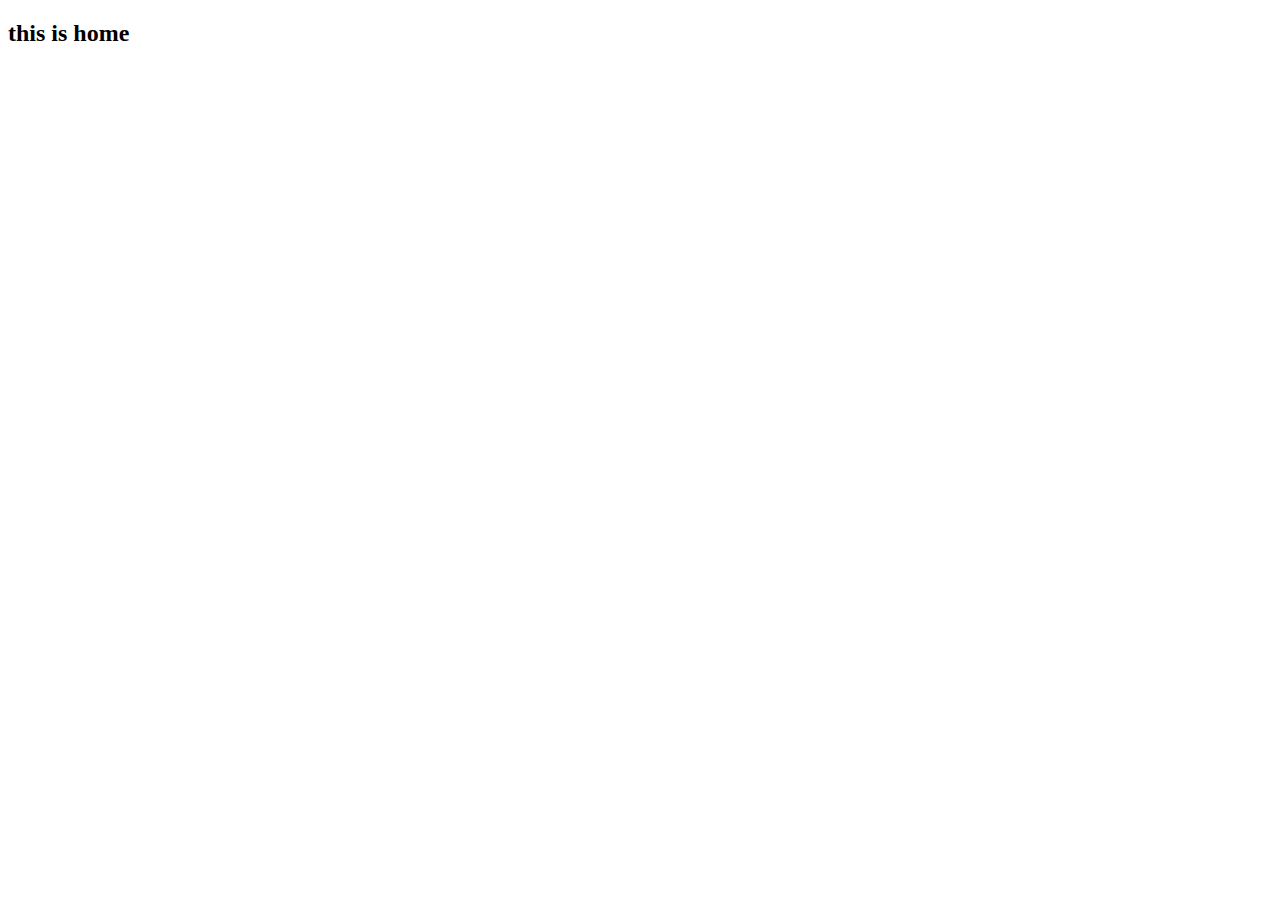
==== index.html @ 9f1904d9 "start" ====
<!DOCTYPE html>
<html lang="en">

<head>
    <meta charset="UTF-8">
    <meta name="viewport" content="width=device-width, initial-scale=1.0">
    <title>Document</title>
</head>

<body>
    <h2>this is home</h2>
</body>

</html>
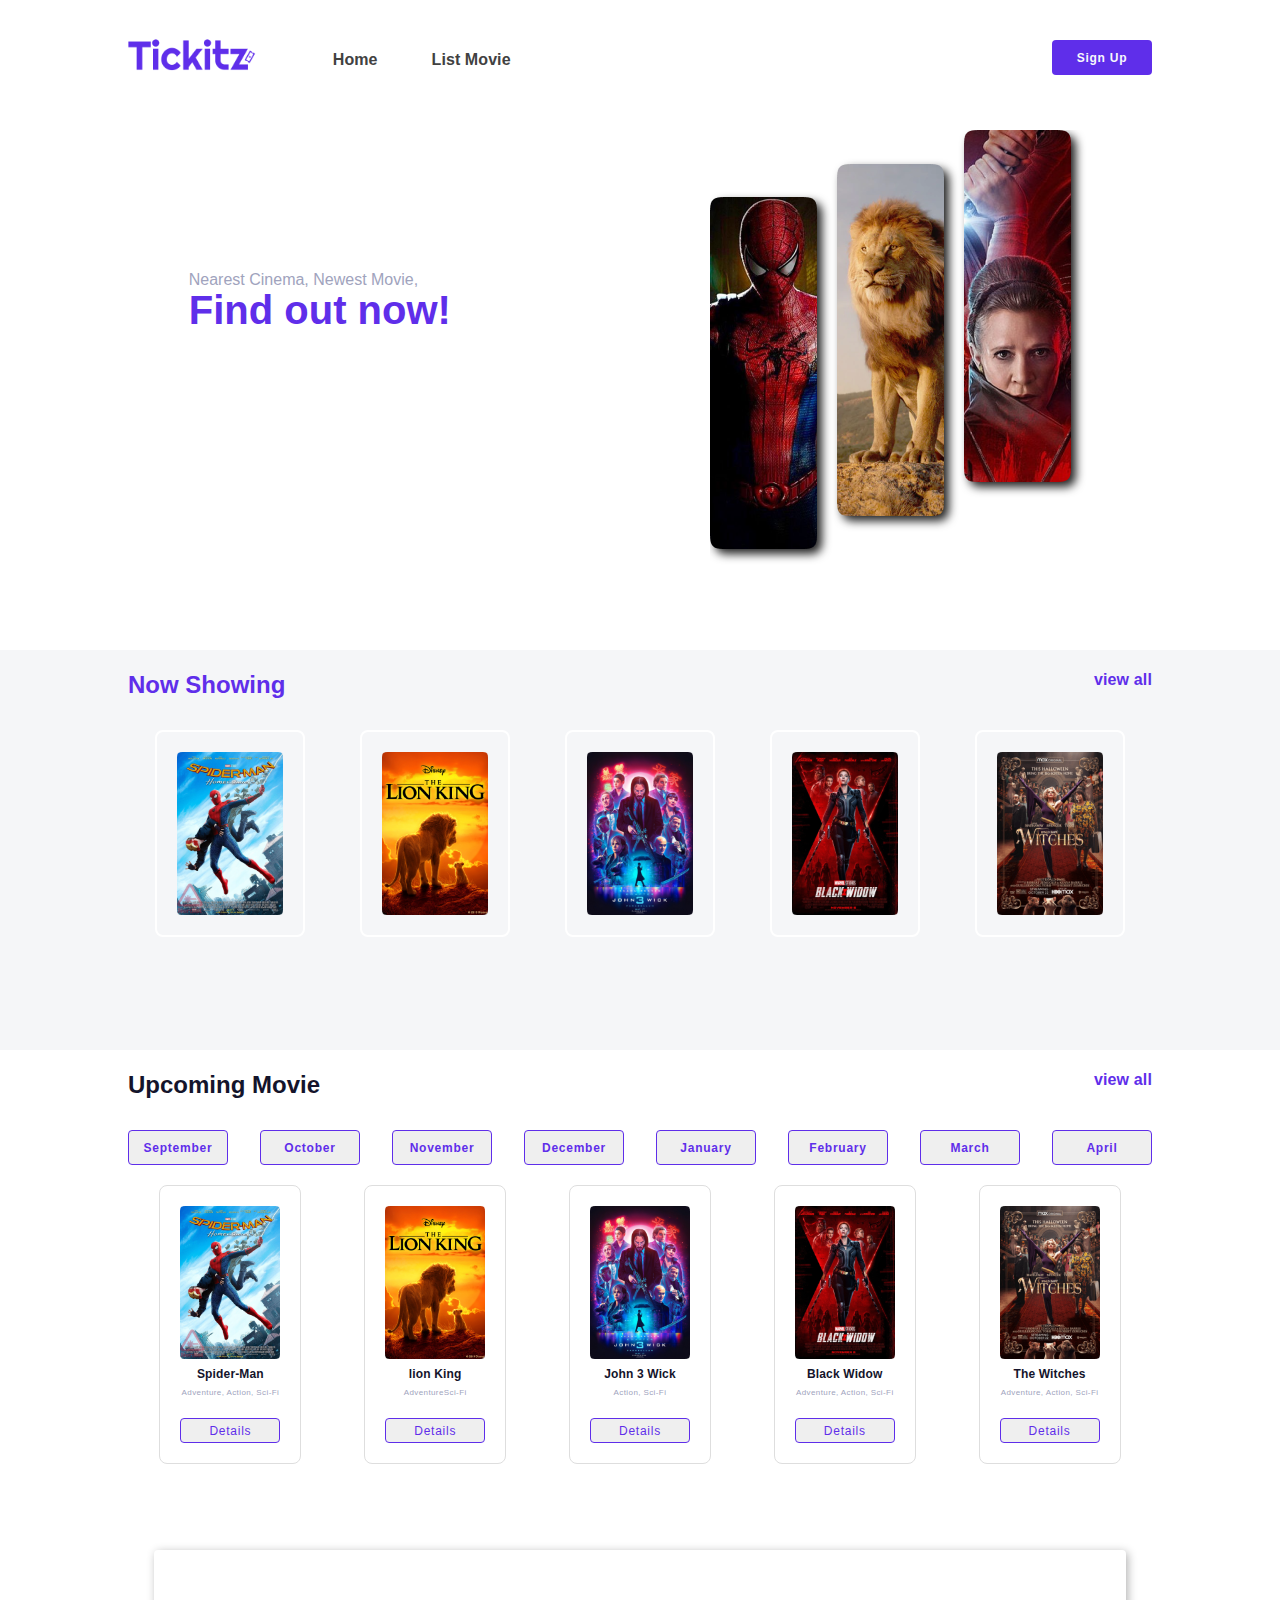
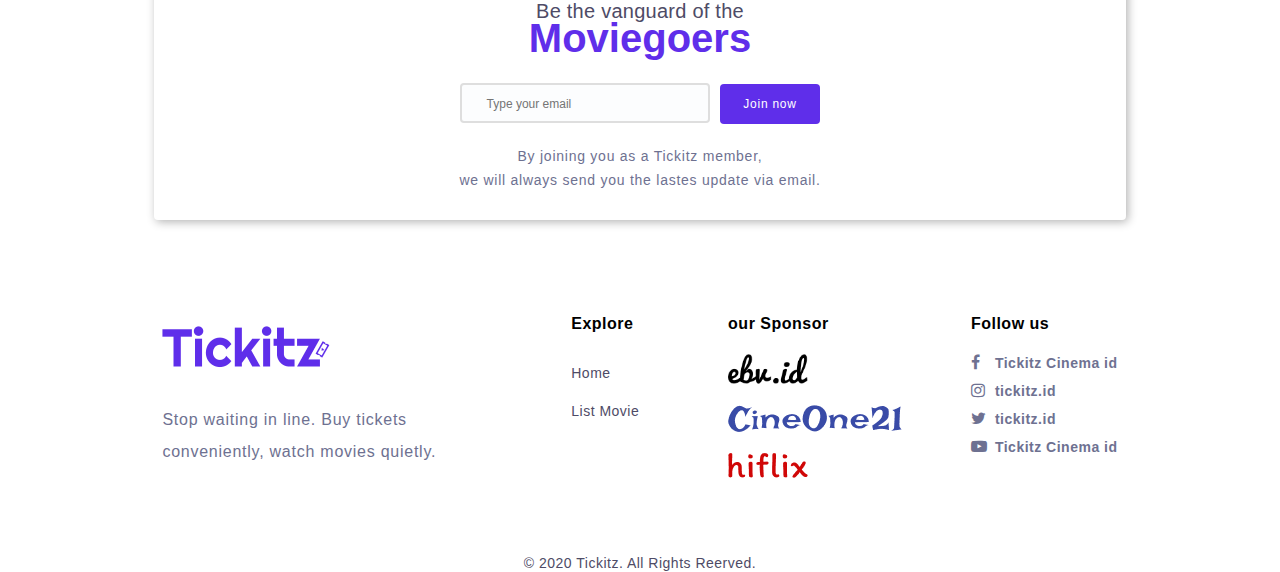
==== commit 27545896: "finish home dekstop" ====
--- a/index.html
+++ b/index.html
@@ -3,12 +3,177 @@
 
 <head>
     <meta charset="UTF-8">
+    <meta http-equiv="X-UA-Compatible" content="IE=edge">
     <meta name="viewport" content="width=device-width, initial-scale=1.0">
-    <title>Document</title>
+    <title>Home</title>
+    <link rel="stylesheet" href="css/home.css">
+    <link rel="stylesheet" href="https://cdnjs.cloudflare.com/ajax/libs/font-awesome/4.7.0/css/font-awesome.min.css">
 </head>
 
 <body>
-    <h2>this is home</h2>
+    <div class="container">
+        <header>
+            <div class="left">
+                <img class="logo2" src="img/logo2.png" alt="">
+            </div>
+            <div class="right">
+                <div class="header-bar">
+                    <a href="index.html">Home</a>
+                    <a href="index.html">List Movie</a>
+                </div>
+                <div>
+                    <button class="signup"><a href="signup.html" style="flex-grow: 8;">Sign Up</a></button>
+                </div>
+            </div>
+        </header>
+        <main>
+            <section class="content-1">
+                <div class="left">
+                    <p>Nearest Cinema, Newest Movie,</p>
+                    <h1>Find out now!</h1>
+                </div>
+                <div class="right">
+                    <img style="align-self: flex-end;filter: drop-shadow(5px 5px 5px #222);" src="img/home1.png" alt="">
+                    <img style="align-self: center; margin-left: 20px; margin-right: 20px;filter: drop-shadow(5px 5px 5px #222);"
+                        src="img/home2.png" alt="">
+                    <img style="align-self: flex-start;filter: drop-shadow(5px 5px 5px #222);" src="img/home3.png"
+                        alt="">
+                </div>
+            </section>
+            <section class="content-2">
+                <div class="top">
+                    <h2>Now Showing</h2>
+                    <a href="">view all</a>
+                </div>
+                <div class="bottom">
+                    <img src="img/1.png" alt="">
+                    <img src="img/2.png" alt="">
+                    <img src="img/3.png" alt="">
+                    <img src="img/4.png" alt="">
+                    <img src="img/5.png" alt="">
+                </div>
+            </section>
+            <section class="content-3">
+                <div class="top">
+                    <h2>Upcoming Movie</h2>
+                    <a href="">view all</a>
+                </div>
+                <div class="mid">
+                    <button>September</button>
+                    <button>October</button>
+                    <button>November</button>
+                    <button>December</button>
+                    <button>January</button>
+                    <button>February</button>
+                    <button>March</button>
+                    <button>April</button>
+                </div>
+                <div class="bottom">
+                    <div class="card-movie">
+                        <img src="img/1.png" alt="">
+                        <div>
+                            <h5>Spider-Man</h5>
+                            <p>Adventure, Action, Sci-Fi</p>
+                            <button>Details</button>
+                        </div>
+                    </div>
+                    <div class="card-movie">
+                        <img src="img/2.png" alt="">
+                        <div>
+                            <h5>lion King</h5>
+                            <p>AdventureSci-Fi</p>
+                            <button>Details</button>
+                        </div>
+                    </div>
+                    <div class="card-movie">
+                        <img src="img/3.png" alt="">
+                        <div>
+                            <h5>John 3 Wick</h5>
+                            <p>Action, Sci-Fi</p>
+                            <button>Details</button>
+                        </div>
+                    </div>
+                    <div class="card-movie">
+                        <img src="img/4.png" alt="">
+                        <div>
+                            <h5>Black Widow</h5>
+                            <p>Adventure, Action, Sci-Fi</p>
+                            <button>Details</button>
+                        </div>
+                    </div>
+                    <div class="card-movie">
+                        <img src="img/5.png" alt="">
+                        <div>
+                            <h5>The Witches</h5>
+                            <p>Adventure, Action, Sci-Fi</p>
+                            <button>Details</button>
+                        </div>
+                    </div>
+                </div>
+            </section>
+            <section class="content-4">
+                <div class="card">
+                    <div class="top">
+                        <p>Be the vanguard of the</p>
+                        <h1>Moviegoers</h1>
+                    </div>
+                    <div class="mid">
+                        <input type="text" placeholder="Type your email"><button>Join now</button>
+                    </div>
+                    <div class="bottom">
+                        <p>By joining you as a Tickitz member,<br>we will always send you the lastes update via email.
+                        </p>
+                    </div>
+                </div>
+            </section>
+        </main>
+        <footer>
+            <div class="information">
+                <div class="footer-item1">
+                    <img class="logo2" src="img/logo2.png" alt="">
+                    <p>Stop waiting in line. Buy tickets conveniently, watch movies quietly.</p>
+                </div>
+                <div class="footer-item2">
+                    <p class="title">Explore</p>
+                    <div>
+                        <p><a href="index.html">Home</a></p>
+                        <p><a href="">List Movie</a></p>
+                    </div>
+                </div>
+                <div class="footer-item3">
+                    <p class="title">our Sponsor</p>
+                    <div>
+                        <img class="ebu-logo" src="img/ebu.id-logo.png" alt="">
+                        <img class="cine-logo" src="img/cineone21-logo.png" alt="">
+                        <img class="hiflix" src="img/hiflix-logo.png" alt="">
+                    </div>
+                </div>
+                <div class="footer-item4">
+                    <p class="title">Follow us</p>
+                    <div>
+                        <div>
+                            <i class="fa fa-facebook" aria-hidden="true"></i>
+                            <a href="">Tickitz Cinema id</a>
+                        </div>
+                        <div>
+                            <i class="fa fa-instagram" aria-hidden="true"></i>
+                            <a href="">tickitz.id</a>
+                        </div>
+                        <div>
+                            <i class="fa fa-twitter" aria-hidden="true"></i>
+                            <a href="">tickitz.id</a>
+                        </div>
+                        <div>
+                            <i class="fa fa-youtube-play" aria-hidden="true"></i>
+                            <a href="">Tickitz Cinema id</a>
+                        </div>
+
+                    </div>
+                </div>
+            </div>
+            <div class="copyright">&copy; 2020 Tickitz. All Rights Reerved.</div>
+        </footer>
+    </div>
 </body>
 
 </html>--- a/css/home.css
+++ b/css/home.css
@@ -0,0 +1,543 @@
+*,
+*::before,
+*::after {
+    padding: 0;
+    margin: 0;
+    box-sizing: border-box;
+}
+
+.container {
+    display: grid;
+    grid-template-columns: 1fr;
+    grid-template-rows: 100px, repeat(2, 1fr);
+}
+
+/* HEADER */
+header {
+    grid-row: 1;
+    padding-left: 10%;
+    padding-right: 10%;
+    background: #fff;
+    height: 100px;
+    position: relative;
+    display: grid;
+    grid-template-columns: repeat(5, 1fr);
+    grid-template-rows: 1fr;
+}
+
+header .left {
+    grid-column: 1;
+    grid-row: 1;
+    height: 100px;
+    position: relative;
+}
+
+header .right {
+    grid-column: 2 / span 5;
+    grid-row: 1;
+    height: 100%;
+    position: relative;
+    display: flex;
+    flex-wrap: wrap;
+    justify-content: space-between;
+}
+
+header .logo2 {
+    position: relative;
+    margin-top: 30px;
+    height: 50px;
+}
+
+.header-bar {
+    margin-top: 50px;
+}
+
+a {
+    text-decoration: none;
+    color: #F7F7FC;
+}
+
+.header-bar a {
+    margin-right: 50px;
+    font-family: Mulish, sans-serif;
+    font-style: normal;
+    font-weight: 600;
+    font-size: 16px;
+    line-height: 20px;
+    letter-spacing: 0.005em;
+    color: #414141;
+}
+
+.signup {
+    position: relative;
+    top: 40px;
+    font-family: Mulish, sans-serif;
+    font-style: normal;
+    font-weight: 700;
+    font-size: 12px;
+    align-items: center;
+    text-align: center;
+    letter-spacing: 0.75px;
+    width: 100px;
+    height: 35px;
+    background: #5F2EEA;
+    border-radius: 4px;
+    border: none;
+}
+
+/* MAIN */
+main {
+    grid-row: 2;
+}
+
+main .content-1 {
+    position: relative;
+    height: 550px;
+    /* height: 700px; */
+    padding-left: 10%;
+    padding-right: 10%;
+    background-color: #fff;
+    display: flex;
+    justify-content: space-around;
+    /* flex-direction: column; */
+}
+
+main .content-1 .right {
+    margin-top: 30px;
+    padding-right: 20px;
+    padding-bottom: 20px;
+    overflow: hidden;
+    position: relative;
+    display: flex;
+    /* height: 60%; */
+    height: 80%;
+}
+
+main .content-1 .left {
+    flex-basis: 400px;
+    /* flex-basis: 150px; */
+    background-color: #fff;
+}
+
+main .content-1 .left p {
+    position: relative;
+    top: 30%;
+    font-family: Mulish, sans-serif;
+    font-style: normal;
+    font-size: 16px;
+    line-height: 30px;
+    color: #A0A3BD;
+}
+
+main .content-1 .left h1 {
+    position: relative;
+    top: 30%;
+    font-family: Mulish, sans-serif;
+    font-style: normal;
+    font-size: 40px;
+    line-height: 30px;
+    color: #5F2EEA;
+}
+
+
+main .content-2 {
+    position: relative;
+    height: 400px;
+    padding-left: 10%;
+    padding-right: 10%;
+    background-color: #F5F6F8;
+    display: flex;
+    /* justify-content: space-around; */
+    flex-direction: column;
+}
+
+.content-2 .top {
+    margin-top: 20px;
+    margin-bottom: 30px;
+    display: flex;
+    justify-content: space-between;
+}
+
+.content-2 .top a {
+    font-family: Mulish, sans-serif;
+    font-style: normal;
+    font-weight: 700;
+    font-size: 16px;
+    line-height: 20px;
+    text-align: right;
+    letter-spacing: 0.15px;
+    color: #5F2EEA;
+}
+
+.content-2 .top h2 {
+    font-family: Mulish, sans-serif;
+    font-style: normal;
+    font-weight: 700;
+    font-size: 24px;
+    line-height: 30px;
+    color: #5F2EEA;
+}
+
+.content-2 .bottom {
+    display: flex;
+    justify-content: space-around;
+}
+
+.content-2 .bottom img {
+    width: 150px;
+    padding: 20px;
+    border: 2px solid #FFFFFF;
+    border-radius: 8px;
+}
+
+main .content-3 {
+    position: relative;
+    height: 500px;
+    padding-left: 10%;
+    padding-right: 10%;
+    background-color: #fff;
+    display: flex;
+    flex-direction: column;
+}
+
+.content-3 .top {
+    margin-top: 20px;
+    margin-bottom: 30px;
+    display: flex;
+    justify-content: space-between;
+}
+
+.content-3 .top a {
+    font-family: Mulish, sans-serif;
+    font-style: normal;
+    font-weight: 700;
+    font-size: 16px;
+    line-height: 20px;
+    text-align: right;
+    letter-spacing: 0.15px;
+    color: #5F2EEA;
+}
+
+.content-3 .top h2 {
+    font-family: Mulish, sans-serif;
+    font-style: normal;
+    font-weight: 700;
+    font-size: 24px;
+    line-height: 30px;
+    color: #14142B;
+}
+
+.content-3 .mid {
+    margin-bottom: 20px;
+    display: flex;
+    flex-wrap: wrap;
+    justify-content: space-between;
+}
+
+.content-3 .mid button:hover {
+    color: #fff;
+    background: #5F2EEA;
+}
+
+.content-3 .mid button {
+    font-family: Mulish, sans-serif;
+    color: #5F2EEA;
+    font-style: normal;
+    font-weight: 700;
+    font-size: 12px;
+    align-items: center;
+    text-align: center;
+    letter-spacing: 0.75px;
+    width: 100px;
+    height: 35px;
+    border: 1px solid #5F2EEA;
+    border-radius: 4px;
+}
+
+.content-3 .bottom {
+    display: flex;
+    flex-wrap: wrap;
+    justify-content: space-around;
+}
+
+.content-3 .bottom .card-movie {
+    padding-top: 20px;
+    padding-left: 20px;
+    padding-right: 20px;
+    padding-bottom: 20px;
+    background: #FFFFFF;
+    border: 0.5px solid #DEDEDE;
+    border-radius: 8px;
+}
+
+.content-3 .bottom img {
+    width: 100px;
+}
+
+.content-3 .bottom .card-movie button:hover {
+    color: #fff;
+    background: #5F2EEA;
+}
+
+.content-3 .bottom button {
+    position: absolute;
+    bottom: -0px;
+    font-family: Mulish, sans-serif;
+    color: #5F2EEA;
+    font-style: normal;
+    font-size: 12px;
+    align-items: center;
+    text-align: center;
+    letter-spacing: 0.75px;
+    width: 100%;
+    height: 25px;
+    border: 1px solid #5F2EEA;
+    border-radius: 4px;
+}
+
+.content-3 .card-movie>div {
+    width: 100px;
+    height: 80px;
+    position: relative;
+}
+
+.content-3 .card-movie>div h5 {
+    font-family: Mulish, sans-serif;
+    font-style: normal;
+    font-weight: 700px;
+    font-size: 12px;
+    line-height: 22px;
+    text-align: center;
+    letter-spacing: 0.15px;
+    color: #14142B;
+}
+
+.content-3 .card-movie>div p {
+    font-family: 'Open Sans', sans-serif;
+    font-style: normal;
+    font-weight: 400px;
+    font-size: 8px;
+    line-height: 16px;
+    text-align: center;
+    letter-spacing: 0.4px;
+    color: #A0A3BD;
+}
+
+main .content-4 {
+    position: relative;
+    display: flex;
+    align-items: center;
+    flex-direction: column;
+    height: 300px;
+    padding-left: 10%;
+    padding-right: 10%;
+    background-color: #fff;
+}
+
+.content-4 .card {
+    position: relative;
+    display: flex;
+    align-items: center;
+    flex-direction: column;
+}
+
+.content-4 .card {
+    width: 95%;
+    height: 90%;
+    box-shadow: 2px 2px 10px rgba(0, 0, 0, 0.3);
+    border-radius: 4px;
+    font-size: 12pt;
+}
+
+.content-4 .top {
+    margin-top: 50px;
+    margin-bottom: 10px;
+    text-align: center;
+}
+
+.content-4 .top p {
+    font-family: Mulish, sans-serif;
+    font-style: normal;
+    font-weight: 400;
+    font-size: 20px;
+    line-height: 114%;
+    text-align: center;
+    letter-spacing: 0.25px;
+    color: #4E4B66;
+}
+
+.content-4 .top h1 {
+    font-family: Mulish, sans-serif;
+    font-style: normal;
+    font-size: 40px;
+    line-height: 30px;
+    color: #5F2EEA;
+    margin-bottom: 20px;
+}
+
+.content-4 .bottom p {
+    margin-top: 20px;
+    margin-bottom: 20px;
+    font-family: Mulish, sans-serif;
+    font-style: normal;
+    font-weight: 400;
+    font-size: 14px;
+    line-height: 24px;
+    text-align: center;
+    letter-spacing: 0.75px;
+    color: #6E7191;
+}
+
+.content-4 .mid input {
+    margin-right: 10px;
+    height: 40px;
+    width: 250px;
+    background: #FCFDFE;
+    border: 2px solid #DEDEDE;
+    border-radius: 4px;
+    font-size: 12pt;
+}
+
+.content-4 .mid input::placeholder {
+    padding-left: 10%;
+    font-size: 12px;
+}
+
+.content-4 .mid button {
+    font-family: Mulish, sans-serif;
+    color: #fff;
+    font-style: normal;
+    font-size: 12px;
+    align-items: center;
+    text-align: center;
+    letter-spacing: 0.75px;
+    width: 100px;
+    height: 40px;
+    background: #5F2EEA;
+    border-radius: 4px;
+    border: none;
+}
+
+
+/* FOOTER */
+footer {
+    grid-row: 3;
+    background: #fff;
+    padding-top: 5%;
+    padding-left: 10%;
+    padding-right: 10%;
+    display: flex;
+    flex-direction: column;
+    position: relative;
+}
+
+footer .information {
+    display: flex;
+    justify-content: space-around;
+    flex-wrap: wrap;
+    /* flex-direction: column; */
+}
+
+footer .information .title {
+    font-family: Mulish, sans-serif;
+    font-style: normal;
+    font-weight: 700;
+    font-size: 16px;
+    line-height: 20px;
+    letter-spacing: 0.5px;
+    color: #000000;
+    margin-bottom: 20px;
+}
+
+footer .copyright {
+    margin-top: 20px;
+    align-items: center;
+    text-align: center;
+    font-family: Mulish, sans-serif;
+    font-style: normal;
+    font-weight: 400;
+    font-size: 14px;
+    line-height: 18px;
+    letter-spacing: 0.5px;
+    color: #4E4B66;
+}
+
+footer .footer-item1 {
+    flex-basis: 30%
+}
+
+footer .footer-item1 .logo2 {
+    height: 30%;
+    margin-bottom: 20px;
+}
+
+footer .footer-item1 p {
+    font-family: Mulish, sans-serif;
+    font-style: normal;
+    font-weight: 400;
+    font-size: 16px;
+    line-height: 32px;
+    letter-spacing: 0.75px;
+    color: #6E7191;
+}
+
+footer .footer-item2>div {
+    display: flex;
+    flex-direction: column;
+}
+
+footer .footer-item2>div p {
+    margin-top: 10px;
+    margin-bottom: 10px;
+    margin-right: 20px;
+}
+
+footer .footer-item2>div p a {
+    font-family: Mulish, sans-serif;
+    font-style: normal;
+    font-weight: 400;
+    font-size: 14px;
+    line-height: 18px;
+    letter-spacing: 0.5px;
+    color: #4E4B66;
+}
+
+footer .footer-item3>div {
+    display: grid;
+    /* flex-direction: column; */
+}
+
+footer .footer-item3>div img {
+    max-height: 30px;
+    margin-bottom: 20px;
+}
+
+footer .footer-item4>div {
+    display: flex;
+    flex-direction: column;
+}
+
+footer .footer-item4>div>div .visibility {
+    position: absolute;
+    color: #6E7191;
+}
+
+footer .footer-item4>div>div {
+    margin-bottom: 10px;
+}
+
+footer .footer-item4>div>div a {
+    margin-left: 10px;
+    font-family: Mulish, sans-serif;
+    font-style: normal;
+    font-weight: 600;
+    font-size: 14px;
+    line-height: 18px;
+    letter-spacing: 0.5px;
+    color: #6E7191;
+}
+
+footer .footer-item4>div>div i {
+    width: 10px;
+    color: #6E7191;
+}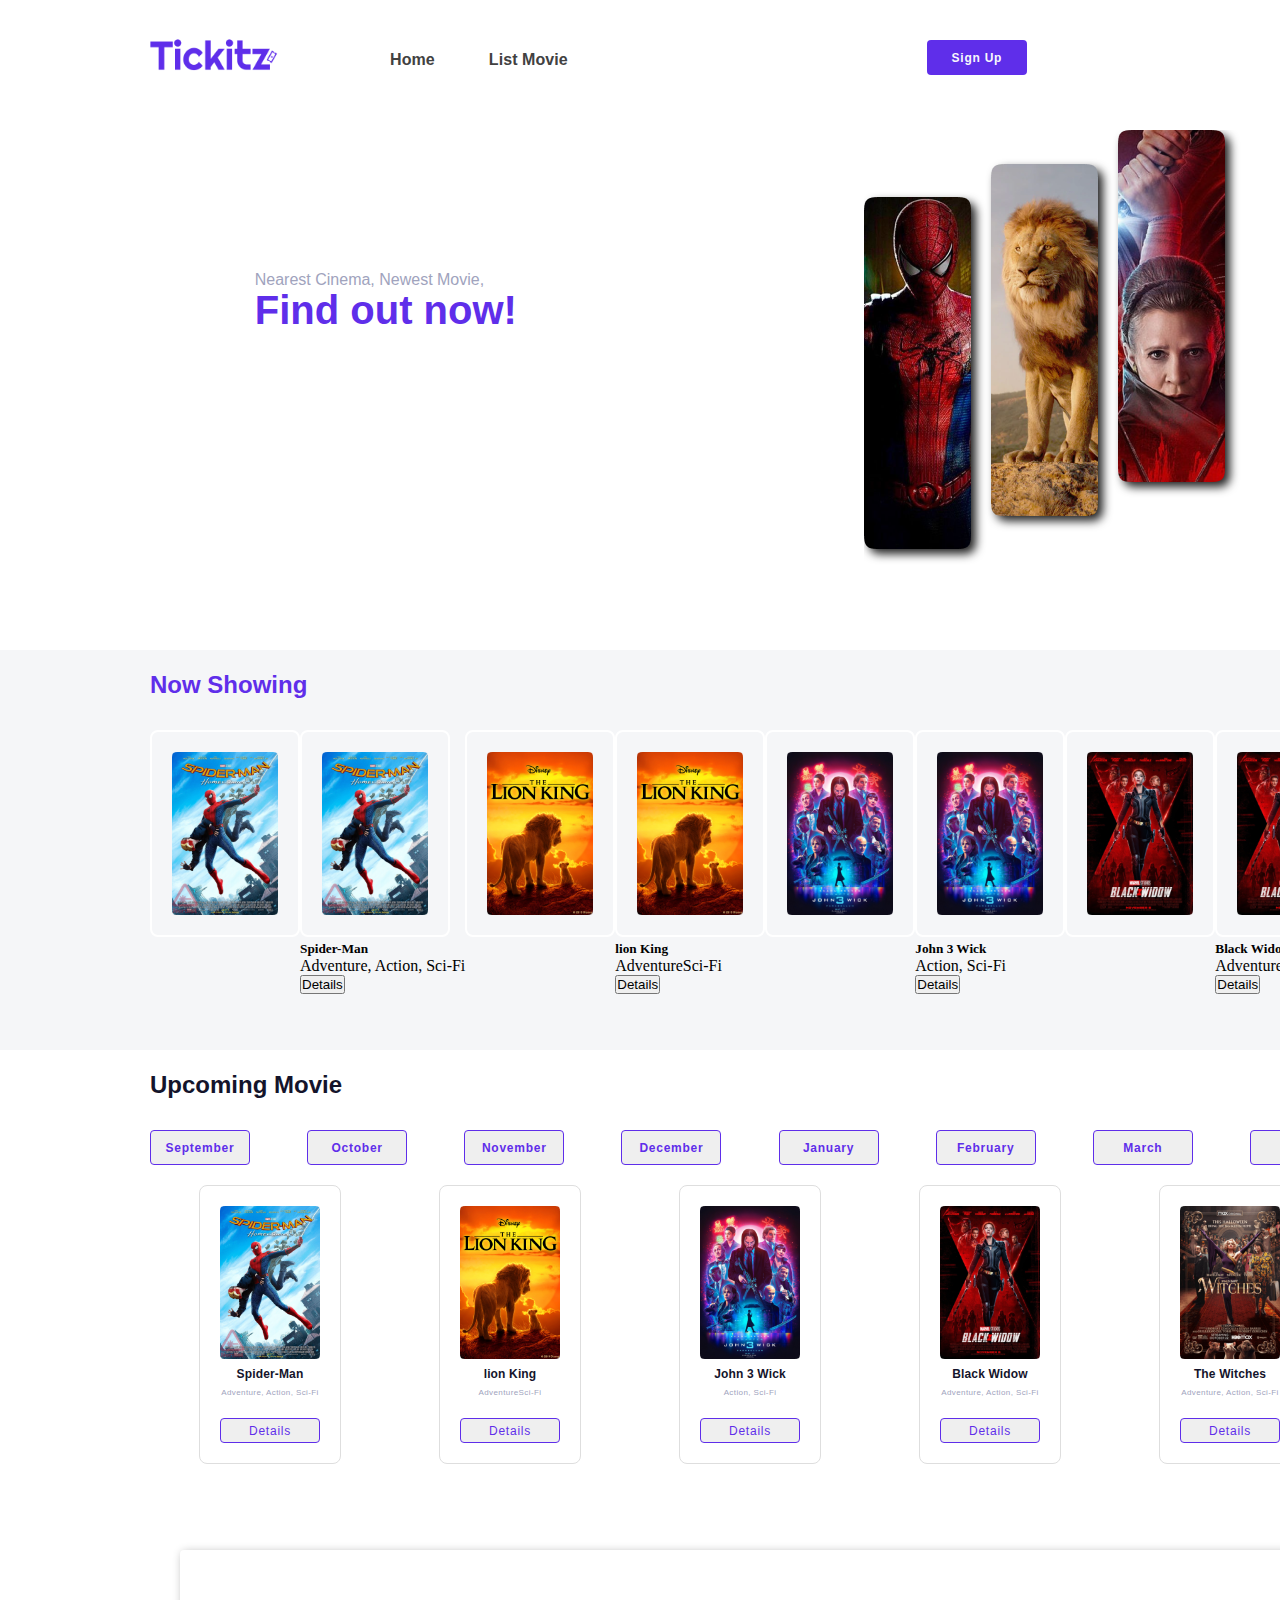
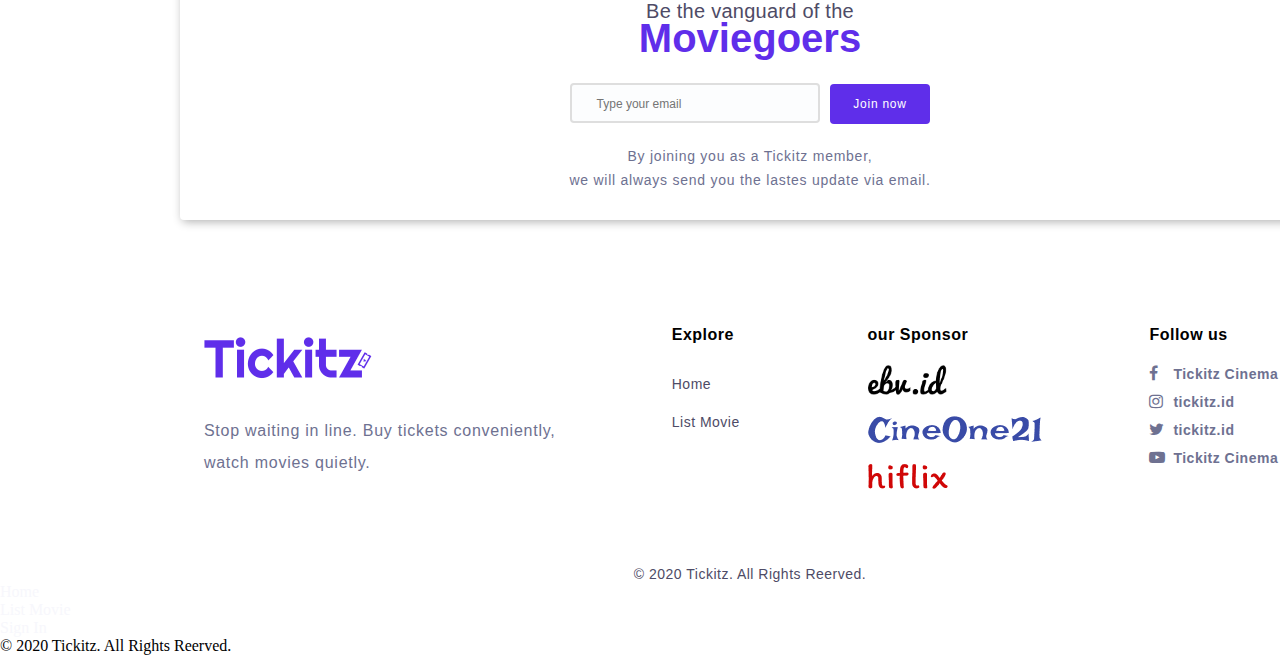
==== commit 2763b4b7: "add template header & footer to start developt list & detail movie" ====
--- a/index.html
+++ b/index.html
@@ -11,7 +11,7 @@
 </head>
 
 <body>
-    <div class="container">
+    <div class="container" id="container">
         <header>
             <div class="left">
                 <img class="logo2" src="img/logo2.png" alt="">
@@ -22,10 +22,18 @@
                     <a href="index.html">List Movie</a>
                 </div>
                 <div>
-                    <button class="signup"><a href="signup.html" style="flex-grow: 8;">Sign Up</a></button>
-                </div>
+                    <button class="signup"><a href="signup.html" style="flex-grow: 8;">Sign
+                            Up</a></button>
+                </div>
+                <a onclick="myFunction()"><i class="fa fa-bars" aria-hidden="true"></i></a>
             </div>
         </header>
+        <nav id="nav" onclick="myFunction2()">
+            <p><a class="nav-home" href="">Home</a></p>
+            <p><a href="">List Movie</a></p>
+            <p><a href="signin.html">Sign In</a></p>
+            <p class="cop">&copy; 2020 Tickitz. All Rights Reerved.</p>
+        </nav>
         <main>
             <section class="content-1">
                 <div class="left">
@@ -43,33 +51,73 @@
             <section class="content-2">
                 <div class="top">
                     <h2>Now Showing</h2>
-                    <a href="">view all</a>
+                    <a href="list_movie.html">view all</a>
                 </div>
                 <div class="bottom">
-                    <img src="img/1.png" alt="">
-                    <img src="img/2.png" alt="">
-                    <img src="img/3.png" alt="">
-                    <img src="img/4.png" alt="">
-                    <img src="img/5.png" alt="">
+                    <img class="img1" src="img/1.png" alt="" style="align-self: flex-start">
+                    <div class="card-movie m1" style="flex-shrink: 0">
+                        <img src="img/1.png" alt="">
+                        <div>
+                            <h5>Spider-Man</h5>
+                            <p>Adventure, Action, Sci-Fi</p>
+                            <button>Details</button>
+                        </div>
+                    </div>
+                    <img class="img2" src="img/2.png" alt="" style="align-self: flex-start">
+                    <div class="card-movie m2" style="flex-shrink: 0">
+                        <img src="img/2.png" alt="">
+                        <div>
+                            <h5>lion King</h5>
+                            <p>AdventureSci-Fi</p>
+                            <button>Details</button>
+                        </div>
+                    </div>
+                    <img class="img3" src="img/3.png" alt="" style="align-self: flex-start">
+                    <div class="card-movie m3" style="flex-shrink: 0">
+                        <img src="img/3.png" alt="">
+                        <div>
+                            <h5>John 3 Wick</h5>
+                            <p>Action, Sci-Fi</p>
+                            <button>Details</button>
+                        </div>
+                    </div>
+                    <img class="img4" src="img/4.png" alt="" style="align-self: flex-start">
+                    <div class="card-movie m4" style="flex-shrink: 0">
+                        <img src="img/4.png" alt="">
+                        <div>
+                            <h5>Black Widow</h5>
+                            <p>Adventure, Action, Sci-Fi</p>
+                            <button>Details</button>
+                        </div>
+                    </div>
+                    <img class="img5" src="img/5.png" alt="" style="align-self: flex-start">
+                    <div class="card-movie m5" style="flex-shrink: 0">
+                        <img src="img/5.png" alt="">
+                        <div>
+                            <h5>The Witches</h5>
+                            <p>Adventure, Action, Sci-Fi</p>
+                            <button>Details</button>
+                        </div>
+                    </div>
                 </div>
             </section>
             <section class="content-3">
                 <div class="top">
                     <h2>Upcoming Movie</h2>
-                    <a href="">view all</a>
+                    <a href="list_movie.html">view all</a>
                 </div>
                 <div class="mid">
-                    <button>September</button>
-                    <button>October</button>
-                    <button>November</button>
-                    <button>December</button>
-                    <button>January</button>
-                    <button>February</button>
-                    <button>March</button>
-                    <button>April</button>
+                    <button class="cal1">September</button>
+                    <button class="cal2">October</button>
+                    <button class="cal3">November</button>
+                    <button class="cal4">December</button>
+                    <button class="cal5">January</button>
+                    <button class="cal6">February</button>
+                    <button class="cal7">March</button>
+                    <button class="cal8">April</button>
                 </div>
                 <div class="bottom">
-                    <div class="card-movie">
+                    <div class="card-movie m2">
                         <img src="img/1.png" alt="">
                         <div>
                             <h5>Spider-Man</h5>
@@ -77,7 +125,7 @@
                             <button>Details</button>
                         </div>
                     </div>
-                    <div class="card-movie">
+                    <div class="card-movie m2">
                         <img src="img/2.png" alt="">
                         <div>
                             <h5>lion King</h5>
@@ -85,7 +133,7 @@
                             <button>Details</button>
                         </div>
                     </div>
-                    <div class="card-movie">
+                    <div class="card-movie m3">
                         <img src="img/3.png" alt="">
                         <div>
                             <h5>John 3 Wick</h5>
@@ -93,7 +141,7 @@
                             <button>Details</button>
                         </div>
                     </div>
-                    <div class="card-movie">
+                    <div class="card-movie m4">
                         <img src="img/4.png" alt="">
                         <div>
                             <h5>Black Widow</h5>
@@ -101,7 +149,7 @@
                             <button>Details</button>
                         </div>
                     </div>
-                    <div class="card-movie">
+                    <div class="card-movie m5">
                         <img src="img/5.png" alt="">
                         <div>
                             <h5>The Witches</h5>
@@ -175,5 +223,13 @@
         </footer>
     </div>
 </body>
+<script>
+    function myFunction2() {
+        document.getElementById("nav").style.display = "none";
+    }
+    function myFunction() {
+        document.getElementById("nav").style.display = "flex";
+    }
+</script>
 
 </html>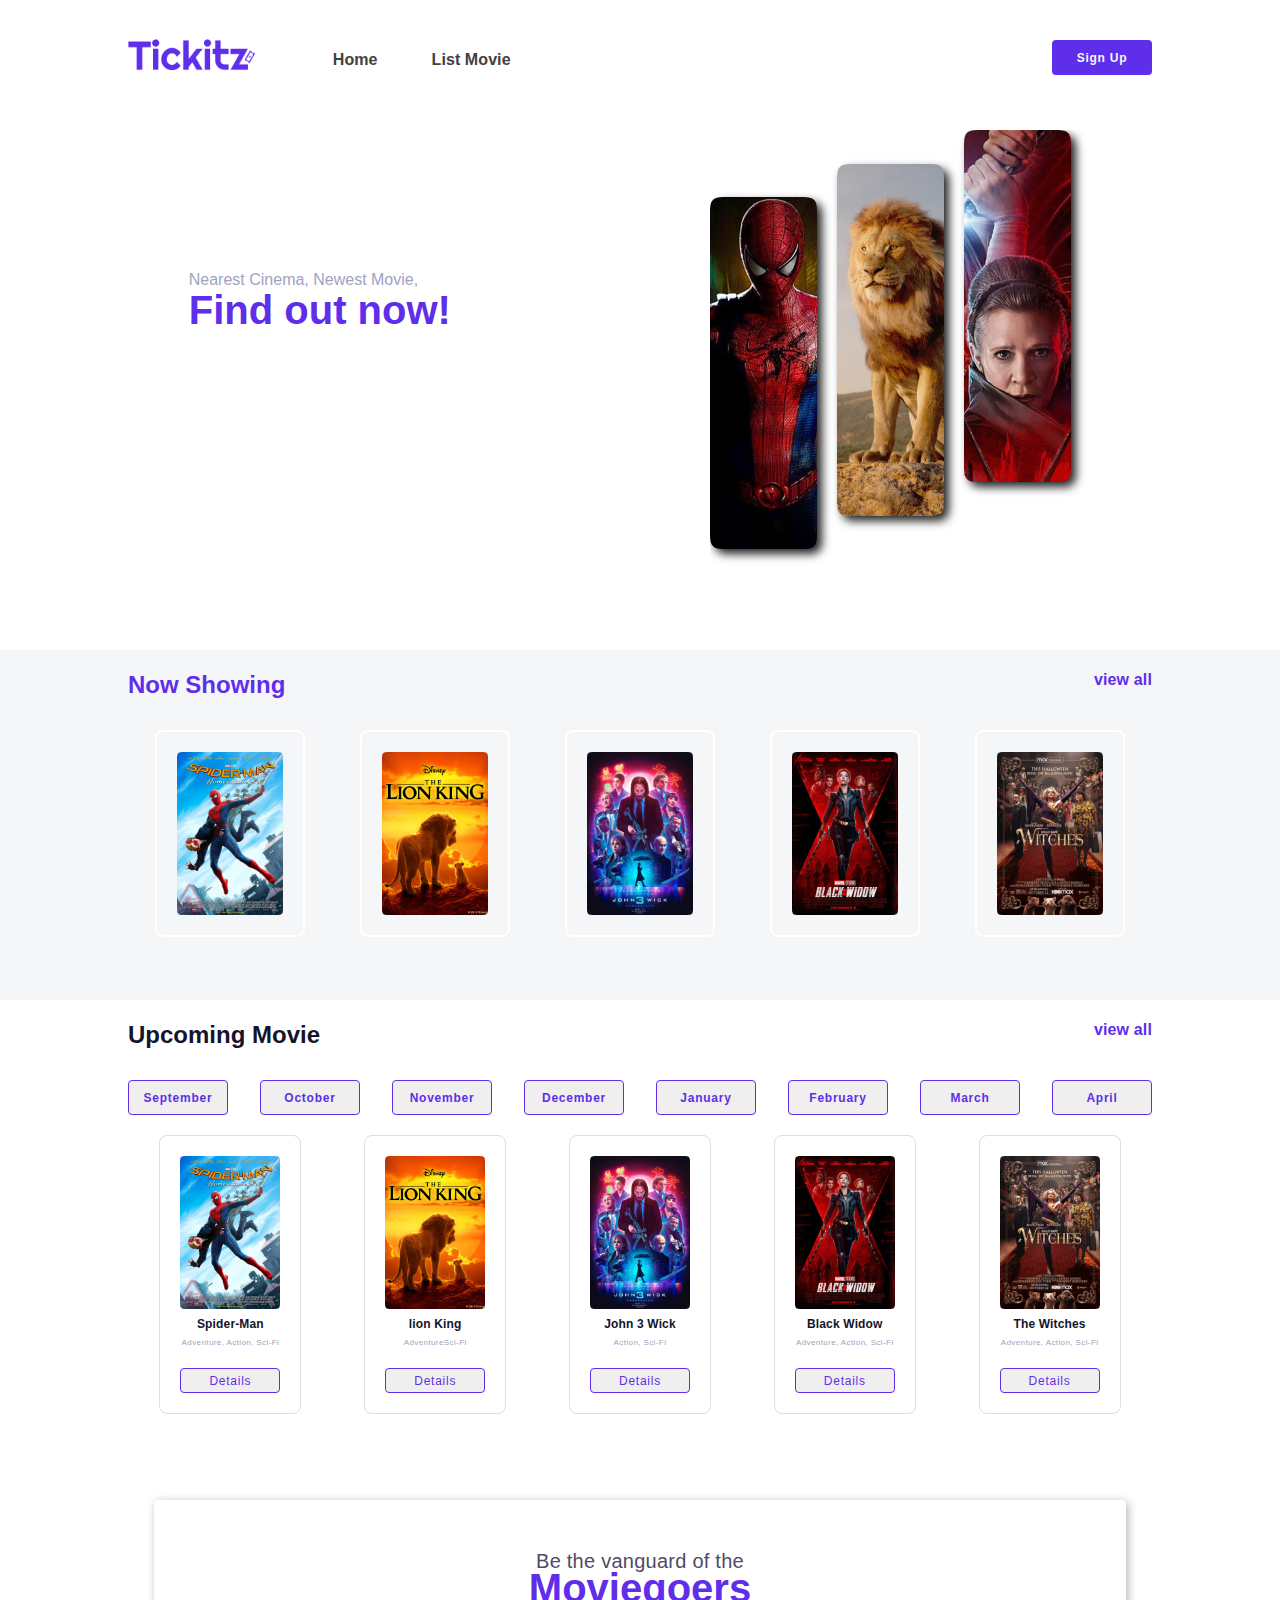
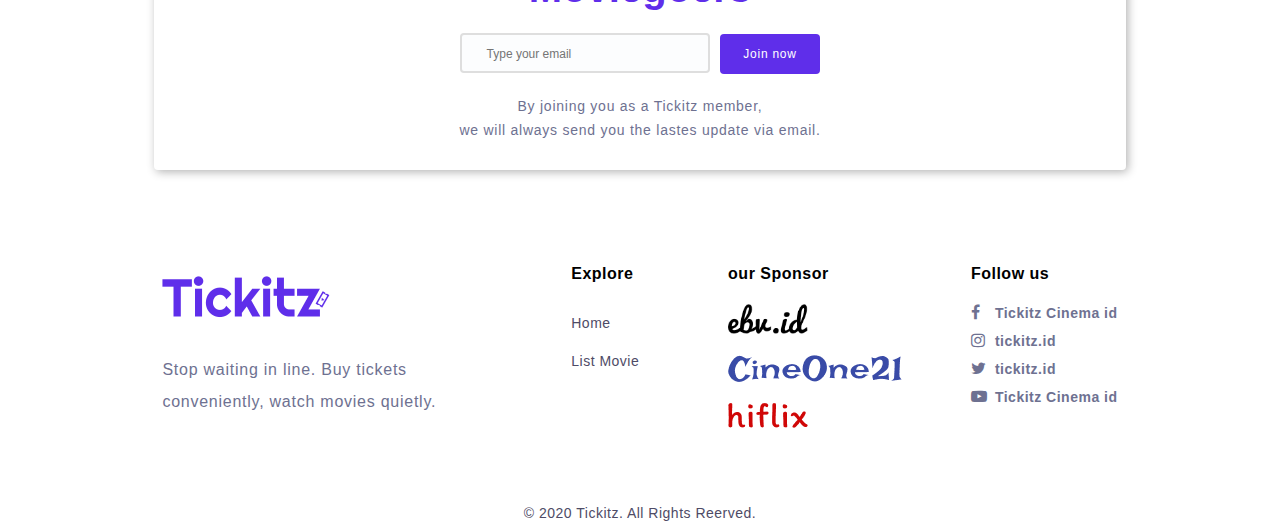
==== commit 2af6042c: "list movie finish" ====
--- a/index.html
+++ b/index.html
@@ -25,10 +25,10 @@
                     <button class="signup"><a href="signup.html" style="flex-grow: 8;">Sign
                             Up</a></button>
                 </div>
-                <a onclick="myFunction()"><i class="fa fa-bars" aria-hidden="true"></i></a>
+                <a onclick="show_menu()"><i class="fa fa-bars" aria-hidden="true"></i></a>
             </div>
         </header>
-        <nav id="nav" onclick="myFunction2()">
+        <nav id="nav" onclick="hidden_menu()">
             <p><a class="nav-home" href="">Home</a></p>
             <p><a href="">List Movie</a></p>
             <p><a href="signin.html">Sign In</a></p>
@@ -224,10 +224,10 @@
     </div>
 </body>
 <script>
-    function myFunction2() {
+    function hidden_menu() {
         document.getElementById("nav").style.display = "none";
     }
-    function myFunction() {
+    function show_menu() {
         document.getElementById("nav").style.display = "flex";
     }
 </script>
--- a/css/home.css
+++ b/css/home.css
@@ -7,6 +7,7 @@
 }
 
 .container {
+    position: relative;
     display: grid;
     grid-template-columns: 1fr;
     grid-template-rows: 100px, repeat(2, 1fr);
@@ -85,6 +86,24 @@
     border: none;
 }
 
+header .right>a {
+    display: none;
+}
+
+header .right i {
+    display: none;
+}
+
+/* NAVBAR */
+
+nav {
+    display: none;
+}
+
+nav>p {
+    display: none;
+}
+
 /* MAIN */
 main {
     grid-row: 2;
@@ -93,13 +112,11 @@
 main .content-1 {
     position: relative;
     height: 550px;
-    /* height: 700px; */
     padding-left: 10%;
     padding-right: 10%;
     background-color: #fff;
     display: flex;
     justify-content: space-around;
-    /* flex-direction: column; */
 }
 
 main .content-1 .right {
@@ -109,13 +126,11 @@
     overflow: hidden;
     position: relative;
     display: flex;
-    /* height: 60%; */
     height: 80%;
 }
 
 main .content-1 .left {
     flex-basis: 400px;
-    /* flex-basis: 150px; */
     background-color: #fff;
 }
 
@@ -142,12 +157,11 @@
 
 main .content-2 {
     position: relative;
-    height: 400px;
+    height: 350px;
     padding-left: 10%;
     padding-right: 10%;
     background-color: #F5F6F8;
     display: flex;
-    /* justify-content: space-around; */
     flex-direction: column;
 }
 
@@ -188,6 +202,134 @@
     padding: 20px;
     border: 2px solid #FFFFFF;
     border-radius: 8px;
+}
+
+.content-2 .bottom .m1 {
+    display: none;
+}
+
+.content-2 .bottom .m2 {
+    display: none;
+}
+
+.content-2 .bottom .m3 {
+    display: none;
+}
+
+.content-2 .bottom .m4 {
+    display: none;
+}
+
+.content-2 .bottom .m5 {
+    display: none;
+}
+
+.content-2 .bottom .img1:hover~.m1 {
+    display: block;
+    z-index: 9999;
+}
+
+.content-2 .bottom .img2:hover~.m2 {
+    display: block;
+    z-index: 9999;
+}
+
+.content-2 .bottom .img3:hover~.m3 {
+    display: block;
+    z-index: 9999;
+}
+
+.content-2 .bottom .img4:hover~.m4 {
+    display: block;
+    z-index: 9999;
+}
+
+.content-2 .bottom .img5:hover~.m5 {
+    display: block;
+    z-index: 9999;
+}
+
+.content-2 .bottom .img1:hover {
+    display: none;
+}
+
+.content-2 .bottom .img2:hover {
+    display: none;
+}
+
+.content-2 .bottom .img3:hover {
+    display: none;
+}
+
+.content-2 .bottom .img4:hover {
+    display: none;
+}
+
+.content-2 .bottom .img5:hover {
+    display: none;
+}
+
+.content-2 .bottom {
+    display: flex;
+    flex-wrap: wrap;
+    justify-content: space-around;
+}
+
+.content-2 .bottom .card-movie {
+    background-color: #FFF;
+    border-radius: 8px;
+    box-shadow: 2px 2px 10px rgba(0, 0, 0, 0.3);
+}
+
+.content-2 .bottom .card-movie button:hover {
+    color: #fff;
+    background: #5F2EEA;
+}
+
+.content-2 .card-movie>div {
+    width: 100%;
+    height: 80px;
+    position: relative;
+}
+
+.content-2 .bottom button {
+    position: absolute;
+    left: 50%;
+    transform: translate(-50%);
+    bottom: 10px;
+    font-family: Mulish, sans-serif;
+    color: #5F2EEA;
+    font-style: normal;
+    font-size: 12px;
+    align-items: center;
+    text-align: center;
+    letter-spacing: 0.75px;
+    width: 80%;
+    height: 25px;
+    border: 1px solid #5F2EEA;
+    border-radius: 4px;
+}
+
+.content-2 .card-movie>div h5 {
+    font-family: Mulish, sans-serif;
+    font-style: normal;
+    font-weight: 700px;
+    font-size: 12px;
+    line-height: 22px;
+    text-align: center;
+    letter-spacing: 0.15px;
+    color: #14142B;
+}
+
+.content-2 .card-movie>div p {
+    font-family: 'Open Sans', sans-serif;
+    font-style: normal;
+    font-weight: 400px;
+    font-size: 8px;
+    line-height: 16px;
+    text-align: center;
+    letter-spacing: 0.4px;
+    color: #A0A3BD;
 }
 
 main .content-3 {
@@ -435,7 +577,6 @@
     display: flex;
     justify-content: space-around;
     flex-wrap: wrap;
-    /* flex-direction: column; */
 }
 
 footer .information .title {
@@ -504,7 +645,6 @@
 
 footer .footer-item3>div {
     display: grid;
-    /* flex-direction: column; */
 }
 
 footer .footer-item3>div img {
@@ -540,4 +680,366 @@
 footer .footer-item4>div>div i {
     width: 10px;
     color: #6E7191;
+}
+
+@media screen and (max-width: 975px) {
+
+    /* HEADER */
+    header .right>a {
+        display: block;
+    }
+
+    header .right .header-bar {
+        display: none;
+    }
+
+    header .right button {
+        display: none;
+    }
+
+    header .right i {
+        display: flex;
+        position: relative;
+        top: 40px;
+        font-size: 1.5em;
+        align-items: right;
+    }
+
+    header .right a {
+        color: #000000;
+    }
+
+    /* NAVBAR */
+    nav {
+        display: none;
+        flex-wrap: wrap;
+        flex-direction: column;
+        align-items: center;
+        width: 100%;
+        height: 100vh;
+        position: absolute;
+        top: 100px;
+        z-index: 2;
+        background-color: rgba(0, 0, 0, 0.5);
+    }
+
+    nav>p {
+        display: block;
+        padding-top: 15px;
+        padding-bottom: 15px;
+        width: 100%;
+        text-align: center;
+        background: #FFF;
+        border-top: 0.5px solid #DEDEDE;
+    }
+
+    nav a {
+        font-family: Mulish, sans-serif;
+        font-style: normal;
+        font-weight: 600;
+        font-size: 16px;
+        line-height: 28px;
+        text-align: center;
+        letter-spacing: 0.75px;
+        color: #14142B;
+    }
+
+    nav .cop {
+        font-family: Mulish, sans-serif;
+        font-style: normal;
+        font-weight: 400;
+        font-size: 13px;
+        line-height: 22px;
+        letter-spacing: 0.75px;
+        color: #6E7191;
+    }
+
+    /* FOOTER */
+    footer {
+        padding-left: 0%;
+        padding-right: 0%;
+        align-items: center;
+    }
+
+    footer .information {
+        justify-content: space-between;
+        max-width: 80%;
+    }
+
+    /* CONTENT */
+    .cal5,
+    .cal6,
+    .cal7,
+    .cal8,
+    .m4,
+    .m5,
+    .img4,
+    .img5 {
+        display: none;
+    }
+
+    main .content-1 {
+        height: 700px;
+        display: flex;
+        align-items: center;
+        flex-direction: column;
+    }
+
+    main .content-1 .right {
+        height: 60%;
+    }
+
+    main .content-1 .left {
+        flex-basis: 150px;
+    }
+
+    main .content-1 .left p {
+        position: relative;
+        top: 30%;
+        font-family: Mulish, sans-serif;
+        font-style: normal;
+        font-size: 16px;
+        line-height: 30px;
+        color: #A0A3BD;
+    }
+
+    main .content-1 .left h1 {
+        position: relative;
+        top: 30%;
+        font-family: Mulish, sans-serif;
+        font-style: normal;
+        font-size: 40px;
+        line-height: 30px;
+        color: #5F2EEA;
+    }
+}
+
+@media screen and (max-width: 550px) {
+
+    /* HEADER */
+    header .right>a {
+        display: block;
+    }
+
+    header .right .header-bar {
+        display: none;
+    }
+
+    header .right button {
+        display: none;
+    }
+
+    header .right i {
+        display: flex;
+        position: relative;
+        top: 40px;
+        font-size: 1.5em;
+        align-items: right;
+    }
+
+    header .right a {
+        color: #000000;
+    }
+
+    /* NAVBAR */
+    nav {
+        display: none;
+        flex-wrap: wrap;
+        flex-direction: column;
+        align-items: center;
+        width: 100%;
+        height: 322%;
+        position: absolute;
+        top: 100px;
+        z-index: 2;
+        background-color: rgba(0, 0, 0, 0.5);
+    }
+
+    nav>p {
+        display: block;
+        padding-top: 15px;
+        padding-bottom: 15px;
+        width: 100%;
+        text-align: center;
+        background: #FFF;
+        border-top: 0.5px solid #DEDEDE;
+    }
+
+    nav a {
+        font-family: Mulish, sans-serif;
+        font-style: normal;
+        font-weight: 600;
+        font-size: 16px;
+        line-height: 28px;
+        text-align: center;
+        letter-spacing: 0.75px;
+        color: #14142B;
+    }
+
+    nav .cop {
+        font-family: Mulish, sans-serif;
+        font-style: normal;
+        font-weight: 400;
+        font-size: 13px;
+        line-height: 22px;
+        letter-spacing: 0.75px;
+        color: #6E7191;
+    }
+
+
+    /* FOOTER */
+    footer {
+        padding-left: 0%;
+        padding-right: 0%;
+        align-items: center;
+    }
+
+    footer .information {
+        flex-direction: column;
+    }
+
+    footer .information .title {
+        margin-top: 20px;
+    }
+
+    footer .information .footer-item1 {
+        text-align: center;
+    }
+
+    footer .information .footer-item3>div {
+        display: flex;
+        flex-direction: row;
+    }
+
+    footer .information .footer-item4>div a {
+        display: none;
+    }
+
+    footer .information .footer-item4>div i {
+        margin-right: 50px;
+    }
+
+    footer .information .footer-item4>div {
+        display: flex;
+        flex-direction: row;
+        flex-wrap: wrap;
+    }
+
+    footer .information .footer-item3>div img {
+        margin-right: 20px;
+        max-height: 20px;
+        margin-bottom: 20px;
+    }
+
+    /* CONTENT */
+    .cal5,
+    .cal6,
+    .cal7,
+    .cal8,
+    .cal4,
+    .m3,
+    .m4,
+    .m5,
+    .img3,
+    .img4,
+    .img5 {
+        display: none;
+    }
+
+    main .content-1 {
+        height: 600px;
+        display: flex;
+        align-items: center;
+        flex-direction: column;
+    }
+
+    main .content-1 .right img {
+        height: 80%;
+    }
+
+    main .content-1 .right {
+        height: 60%;
+    }
+
+    main .content-1 .left {
+        flex-basis: 150px;
+    }
+
+    main .content-1 .left p {
+        position: relative;
+        top: 30%;
+        font-family: Mulish, sans-serif;
+        font-style: normal;
+        font-size: 16px;
+        line-height: 30px;
+        color: #A0A3BD;
+    }
+
+    main .content-1 .left h1 {
+        position: relative;
+        top: 30%;
+        font-family: Mulish, sans-serif;
+        font-style: normal;
+        font-size: 40px;
+        line-height: 30px;
+        color: #5F2EEA;
+    }
+
+
+    main .content-4 {
+        height: 400px;
+    }
+
+    .content-4 .top p {
+        font-size: 15px;
+    }
+
+    .content-4 .top h1 {
+        font-size: 30px;
+    }
+
+    .content-4 .mid input {
+        margin-right: 0px;
+        height: 40px;
+        width: 100%;
+        background: #FCFDFE;
+        border: 2px solid #DEDEDE;
+        border-radius: 4px;
+        font-size: 12pt;
+    }
+
+    .content-4 .mid input::placeholder {
+        padding-left: 5%;
+        font-size: 12px;
+    }
+
+    .content-4 .mid button {
+        margin-top: 10px;
+        font-family: Mulish, sans-serif;
+        color: #fff;
+        font-style: normal;
+        font-size: 12px;
+        align-items: center;
+        text-align: center;
+        letter-spacing: 0.75px;
+        width: 100%;
+        height: 40px;
+        background: #5F2EEA;
+        border-radius: 4px;
+        border: none;
+    }
+
+    .content-4 .bottom p {
+        margin-top: 20px;
+        margin-bottom: 20px;
+        margin-left: 55px;
+        margin-right: 55px;
+        font-family: Mulish, sans-serif;
+        font-style: normal;
+        font-size: 12px;
+        line-height: 24px;
+        text-align: center;
+        letter-spacing: 0.75px;
+        color: #6E7191;
+    }
 }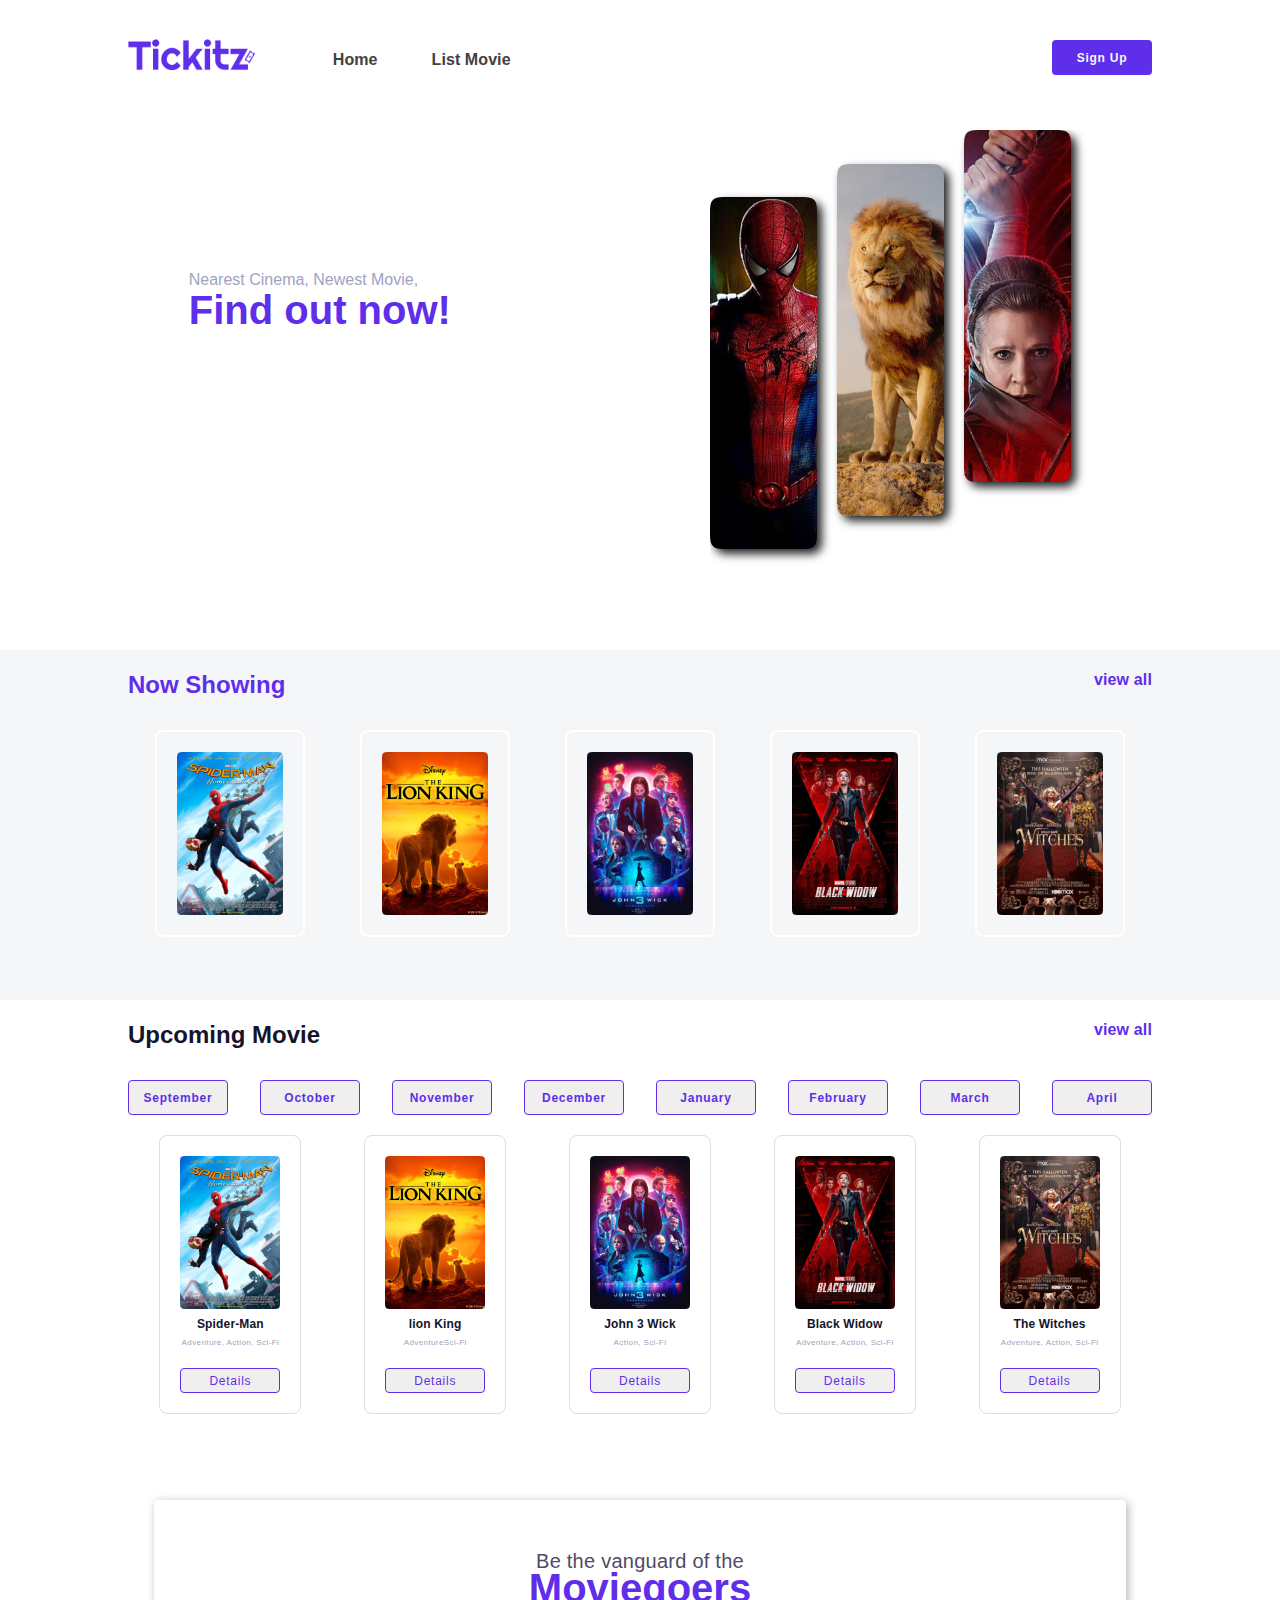
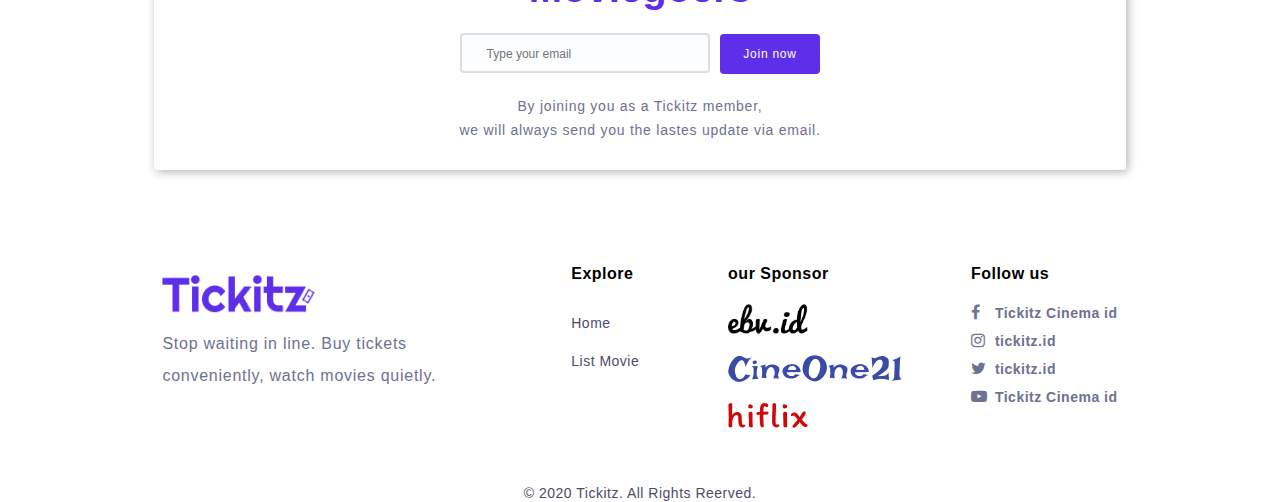
==== commit ace6758f: "detail movie finish" ====
--- a/index.html
+++ b/index.html
@@ -49,18 +49,18 @@
                 </div>
             </section>
             <section class="content-2">
-                <div class="top">
+                <div class="top" onclick="hidden_m1()">
                     <h2>Now Showing</h2>
                     <a href="list_movie.html">view all</a>
                 </div>
                 <div class="bottom">
-                    <img class="img1" src="img/1.png" alt="" style="align-self: flex-start">
-                    <div class="card-movie m1" style="flex-shrink: 0">
-                        <img src="img/1.png" alt="">
+                    <img id="img_m1" class="img1" src="img/1.png" alt="" style=" align-self: flex-start">
+                    <div class="card-movie m1" id="m1" style="flex-shrink: 0">
+                        <img src="img/1.png" onclick="show_m1()" alt="">
                         <div>
                             <h5>Spider-Man</h5>
                             <p>Adventure, Action, Sci-Fi</p>
-                            <button>Details</button>
+                            <a href="detail_movie.html"><button>Details</button></a>
                         </div>
                     </div>
                     <img class="img2" src="img/2.png" alt="" style="align-self: flex-start">
@@ -69,7 +69,7 @@
                         <div>
                             <h5>lion King</h5>
                             <p>AdventureSci-Fi</p>
-                            <button>Details</button>
+                            <a href="detail_movie.html"><button>Details</button></a>
                         </div>
                     </div>
                     <img class="img3" src="img/3.png" alt="" style="align-self: flex-start">
@@ -78,7 +78,7 @@
                         <div>
                             <h5>John 3 Wick</h5>
                             <p>Action, Sci-Fi</p>
-                            <button>Details</button>
+                            <a href="detail_movie.html"><button>Details</button></a>
                         </div>
                     </div>
                     <img class="img4" src="img/4.png" alt="" style="align-self: flex-start">
@@ -87,7 +87,7 @@
                         <div>
                             <h5>Black Widow</h5>
                             <p>Adventure, Action, Sci-Fi</p>
-                            <button>Details</button>
+                            <a href="detail_movie.html"><button>Details</button></a>
                         </div>
                     </div>
                     <img class="img5" src="img/5.png" alt="" style="align-self: flex-start">
@@ -96,7 +96,7 @@
                         <div>
                             <h5>The Witches</h5>
                             <p>Adventure, Action, Sci-Fi</p>
-                            <button>Details</button>
+                            <a href="detail_movie.html"><button>Details</button></a>
                         </div>
                     </div>
                 </div>
@@ -122,7 +122,7 @@
                         <div>
                             <h5>Spider-Man</h5>
                             <p>Adventure, Action, Sci-Fi</p>
-                            <button>Details</button>
+                            <a href="detail_movie.html"><button>Details</button></a>
                         </div>
                     </div>
                     <div class="card-movie m2">
@@ -130,7 +130,7 @@
                         <div>
                             <h5>lion King</h5>
                             <p>AdventureSci-Fi</p>
-                            <button>Details</button>
+                            <a href="detail_movie.html"><button>Details</button></a>
                         </div>
                     </div>
                     <div class="card-movie m3">
@@ -138,7 +138,7 @@
                         <div>
                             <h5>John 3 Wick</h5>
                             <p>Action, Sci-Fi</p>
-                            <button>Details</button>
+                            <a href="detail_movie.html"><button>Details</button></a>
                         </div>
                     </div>
                     <div class="card-movie m4">
@@ -146,7 +146,7 @@
                         <div>
                             <h5>Black Widow</h5>
                             <p>Adventure, Action, Sci-Fi</p>
-                            <button>Details</button>
+                            <a href="detail_movie.html"><button>Details</button></a>
                         </div>
                     </div>
                     <div class="card-movie m5">
@@ -154,7 +154,7 @@
                         <div>
                             <h5>The Witches</h5>
                             <p>Adventure, Action, Sci-Fi</p>
-                            <button>Details</button>
+                            <a href="detail_movie.html"><button>Details</button></a>
                         </div>
                     </div>
                 </div>
--- a/css/home.css
+++ b/css/home.css
@@ -625,6 +625,10 @@
 footer .footer-item2>div {
     display: flex;
     flex-direction: column;
+}
+
+footer .information .footer-item1 p {
+    margin-top: -20px;
 }
 
 footer .footer-item2>div p {
@@ -761,6 +765,10 @@
         align-items: center;
     }
 
+    footer .information .footer-item1 p {
+        margin-top: -20px;
+    }
+
     footer .information {
         justify-content: space-between;
         max-width: 80%;
@@ -902,8 +910,17 @@
         margin-top: 20px;
     }
 
-    footer .information .footer-item1 {
-        text-align: center;
+    footer .information .footer-item1 p {
+        margin-top: -20px;
+    }
+
+    footer .information .footer-item2>div {
+        display: flex;
+        flex-direction: row;
+    }
+
+    footer .information .footer-item2 .title {
+        margin-top: -40px;
     }
 
     footer .information .footer-item3>div {
